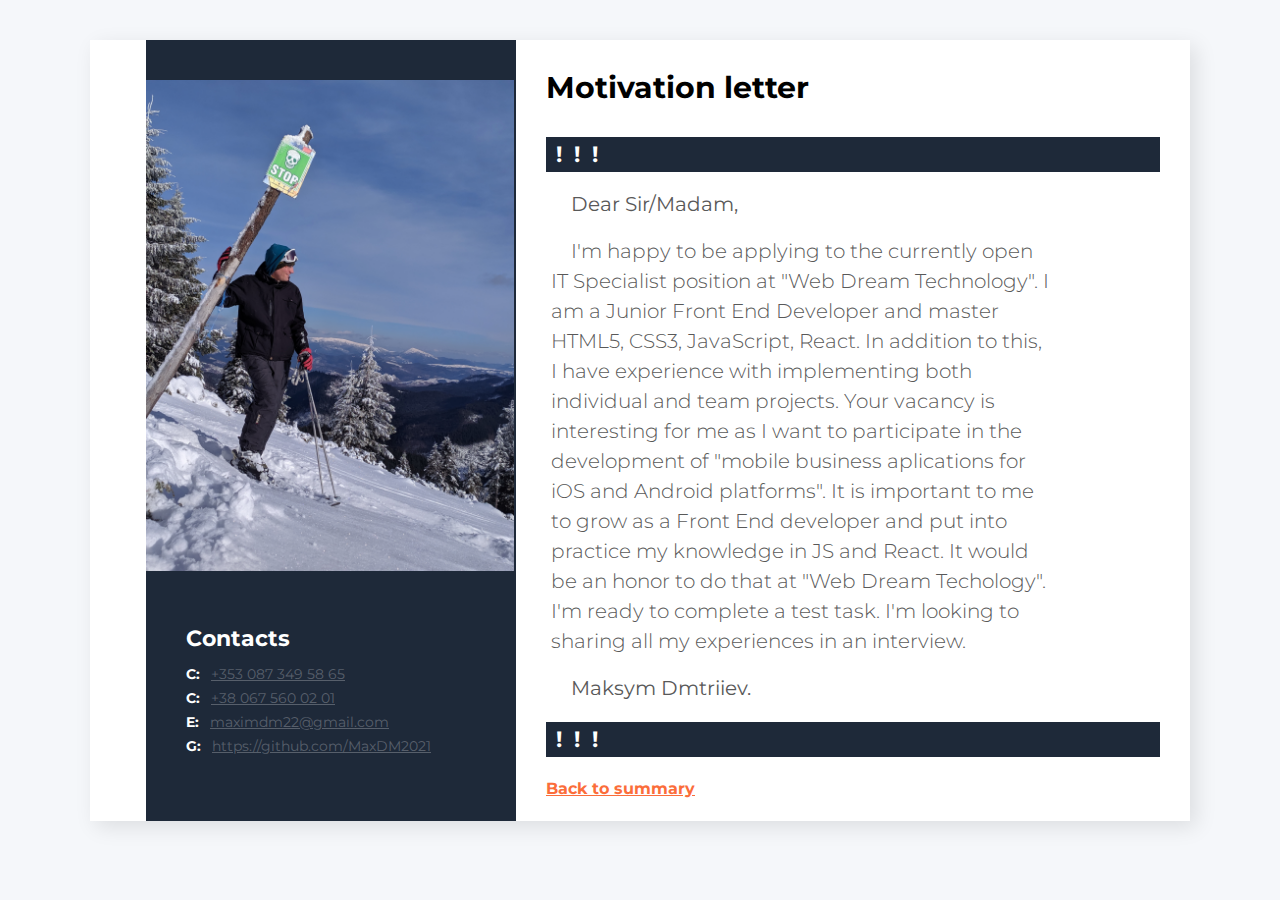
==== motiveletter.html @ a6c20a84 "22022" ====
<!DOCTYPE html>
<html lang="en">
  <head>
    <meta charset="UTF-8" />
    <meta name="viewport" content="width=device-width, initial-scale=1.0" />
    <title>Motivation Maxim Dmitriiev</title>
    <link rel="preconnect" href="https://fonts.googleapis.com" />
    <link rel="preconnect" href="https://fonts.gstatic.com" crossorigin />
    <link
      href="https://fonts.googleapis.com/css2?family=Montserrat:wght@400;700&family=Roboto&display=swap"
      rel="stylesheet"
    />

    <link rel="stylesheet" href="css/style.css" />
  </head>
  <body>
    <!--main  container-->
    <div class="main-container">
      <!--main  content section-->
      <div class="main-content-section">
        <!--about me section-->
        <div class="about-me-section">
          <h1 class="about-me-name">Motivation letter</h1>

          <h3 class="main-content-title">!&nbsp !&nbsp !</h3>

          <span class="sir__madam"> &nbsp &nbsp Dear Sir/Madam, </span>
          <p class="des">
            &nbsp &nbsp I'm happy to be applying to the currently open IT
            Specialist position at "Web Dream Technology". I am a Junior Front
            End Developer and master HTML5, CSS3, JavaScript, React. In addition
            to this, I have experience with implementing both individual and
            team projects. Your vacancy is interesting for me as I want to
            participate in the development of "mobile business aplications for
            iOS and Android platforms". It is important to me to grow as a Front
            End developer and put into practice my knowledge in JS and React. It
            would be an honor to do that at "Web Dream Techology". I'm ready to
            complete a test task. I'm looking to sharing all my experiences in
            an interview.
          </p>
          <span class="sir__madam">&nbsp &nbsp Maksym Dmtriiev. </span>

          <h3 class="main-content-title">!&nbsp !&nbsp !</h3>
        </div>

        <a href="./index.html" class="my-projects-link">Back to summary</a>
      </div>

      <!--sidebar section-->
      <aside class="sidebar-section">
        <img src="img/foto.jpg" alt="my foto" width="368px" />
        <!--contacts section-->
        <div class="contacts-section">
          <h3 class="sidebar-title">Contacts</h3>

          <div>
            <span class="contacts-section-tipe"> C:</span>
            <a class="contacts-section-link" href="tel:+3530873495865"
              >+353 087 349 58 65</a
            >
          </div>
          <div>
            <span class="contacts-section-tipe"> C:</span>
            <a class="contacts-section-link" href="tel:+380675600201"
              >+38 067 560 02 01</a
            >
          </div>
          <div>
            <span class="contacts-section-tipe"> E: </span>
            <a class="contacts-section-link" href="mailto:maximdm22@gmail.com"
              >maximdm22@gmail.com
            </a>
          </div>
          <div>
            <span class="contacts-section-tipe"> G: </span>
            <a class="contacts-section-link" href="https://github.com/MaxDM2021"
              >https://github.com/MaxDM2021
            </a>
          </div>
        </div>
      </aside>
    </div>
  </body>
</html>
---- css/style.css ----
body {
  font-family: "Montserrat", sans-serif;

  background-color: #f5f7fa;
}

.main-container {
  display: flex;
  flex-direction: row-reverse;
  width: 1100px;
  background-color: #fff;
  margin: 40px auto;
  box-shadow: 6px 6px 20px rgba(0, 0, 0, 0.1);
}

/* Main conten section */
.main-content-section {
  padding: 20px 30px;
}

.main-content-title {
  font-style: normal;
  font-weight: bold;
  font-size: 22px;
  line-height: 27px;
  color: white;
  margin-bottom: 20px;
  padding: 4px;
  padding-left: 10px;
  background-color: #1e2939;
  width: 600px;
}

.main-content-title.education {
  margin-top: 0;
}

/* About me section */
.about-me-section {
  margin: 0 0 20px 0;
}

.about-me-profession {
  font-style: normal;
  font-weight: bold;
  font-size: 20px;
  line-height: 17px;
  color:  #595959;
  margin: 0 0 20px 0;
}

.about-me-name {
  font-style: normal;
  font-weight: bold;
  font-size: 30px;
  line-height: 55px;
  color: #000;
  margin: 0 0 0px 0;
}

.about-me-description {
  width: 600px;
  font-family: Montserrat;
  font-style: normal;
  font-weight: normal;
  font-size: 14px;
  line-height: 24px;
  color: #595959;
}

/* My projects section */

/* .main-content-section {

} */

.description {
  margin: 0;
  width: 500px;
  padding: 0;
  padding-left: 5px;
  color: #595959;
}

.my-projects-section {
  margin: 0 0 25px 0;
}

.my-projects-list {
  padding: 0 0 0 18px;
}

.my-projects-item {
  color: #000;
  font-weight: bold;
  margin-bottom: 10px;
}

.my-projects-link {
  font-style: normal;
  font-weight: bold;
  font-size: 16px;
  line-height: 24px;
  color:  #fb6d3a;
}

.my-projects-text {
  font-style: normal;
  font-weight: normal;
  font-size: 14px;
  line-height: 24px;
  color: #595959;
  margin-left: 5px;
}

.my-projects-bracket {
  font-style: normal;
  font-weight: bold;
  font-size: 14px;
  line-height: 24px;
  color: #000;
}
/* My work experience */

.my-work-experience-company {
  color: #fb6d3a;
}
.my-work-experience-position {
  font-style: normal;
  font-weight: bold;
  font-size: 16px;
  line-height: 20px;
  margin: 0 0 10px 0;
}

.my-work-experience-period {
  font-style: normal;
  font-weight: normal;
  font-size: 12px;
  line-height: 15px;
  color: #a8a8a8;
  margin: 0 0 10px 0;
}

h5{
  margin: 0;
}

.specialization {
  margin-top: 0;
  margin-bottom: 0;

}

.my-work-experience-divider {
  font-style: normal;
  font-weight: normal;
  font-size: 12px;
  line-height: 15px;
  color: #000000;
}

.my-work-experience-duties {
  padding-left: 18px;
}

.my-work-experience-duty {
  font-style: normal;
  font-weight: normal;
  font-size: 14px;
  line-height: 24px;
  color: #595959;
}

.my-work-experience-company-block {
  margin: 0 15 0 0;
}

/* Sidebar section */

.sidebar-section {
  background-color: #1e2939;
  width: 370px;
  padding: 40px 0;
}

.contacts-section,
.tech-skills-section,
.soft-skills-section {
  margin: 50px 0 0 40px;
}
.sidebar-title {
  font-style: normal;
  font-weight: bold;
  font-size: 22px;
  line-height: 27px;
  color: #fff;
  margin-bottom: 10px;
}

/* Contacts section */

.contacts-section-tipe {
  font-style: normal;
  font-weight: bold;
  font-size: 14px;
  line-height: 24px;
  color: #fff;
  margin-right: 7px;
}
.contacts-section-link {
  font-style: normal;
  font-weight: normal;
  font-size: 14px;
  line-height: 24px;
  color: #575f6b;
}

/* Tech skills section*/
.tech-skills-list {
  padding: 0 0 0 17px;
}

.tech-skills-item {
  color: #fb6d3a;
}

.tech-skills-item-text {
  font-style: normal;
  font-weight: normal;
  font-size: 14px;
  line-height: 24px;
  color: #fff;
}


.sir__madam {
  margin-top: 50px;
  margin-bottom: 50px;
  font-style: normal;
  font-weight: 400;
  font-size: 20px;
  line-height: 24px;
  color: #595959;
  margin-left: 5px;
}


.des{
  width: 500px;
  font-style: normal;
  font-weight: 300;
  font-size: 20px;
  line-height: 24px;
  letter-spacing: 0.3;
  line-height: 30px;
  color: #595959;
  margin-left: 5px;
}
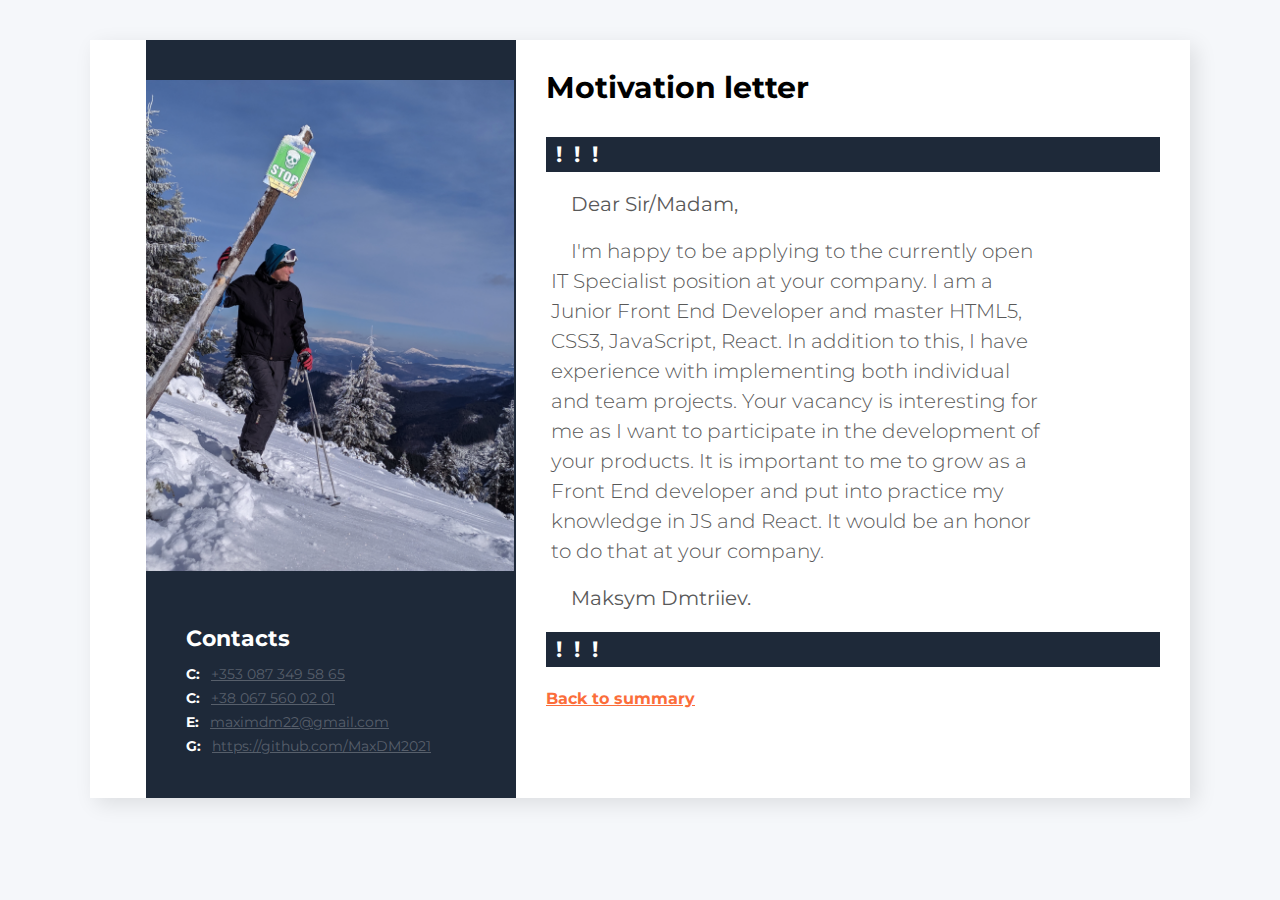
==== commit b79e538d: "223322" ====
--- a/motiveletter.html
+++ b/motiveletter.html
@@ -27,16 +27,13 @@
           <span class="sir__madam"> &nbsp &nbsp Dear Sir/Madam, </span>
           <p class="des">
             &nbsp &nbsp I'm happy to be applying to the currently open IT
-            Specialist position at "Web Dream Technology". I am a Junior Front
+            Specialist position at your company. I am a Junior Front
             End Developer and master HTML5, CSS3, JavaScript, React. In addition
             to this, I have experience with implementing both individual and
             team projects. Your vacancy is interesting for me as I want to
-            participate in the development of "mobile business aplications for
-            iOS and Android platforms". It is important to me to grow as a Front
+            participate in the development of your products. It is important to me to grow as a Front
             End developer and put into practice my knowledge in JS and React. It
-            would be an honor to do that at "Web Dream Techology". I'm ready to
-            complete a test task. I'm looking to sharing all my experiences in
-            an interview.
+            would be an honor to do that at your company.
           </p>
           <span class="sir__madam">&nbsp &nbsp Maksym Dmtriiev. </span>
 
--- a/css/style.css
+++ b/css/style.css
@@ -257,3 +257,8 @@
   color: #595959;
   margin-left: 5px;
 }
+
+
+.foto-m {
+  margin-top: 170px;
+}
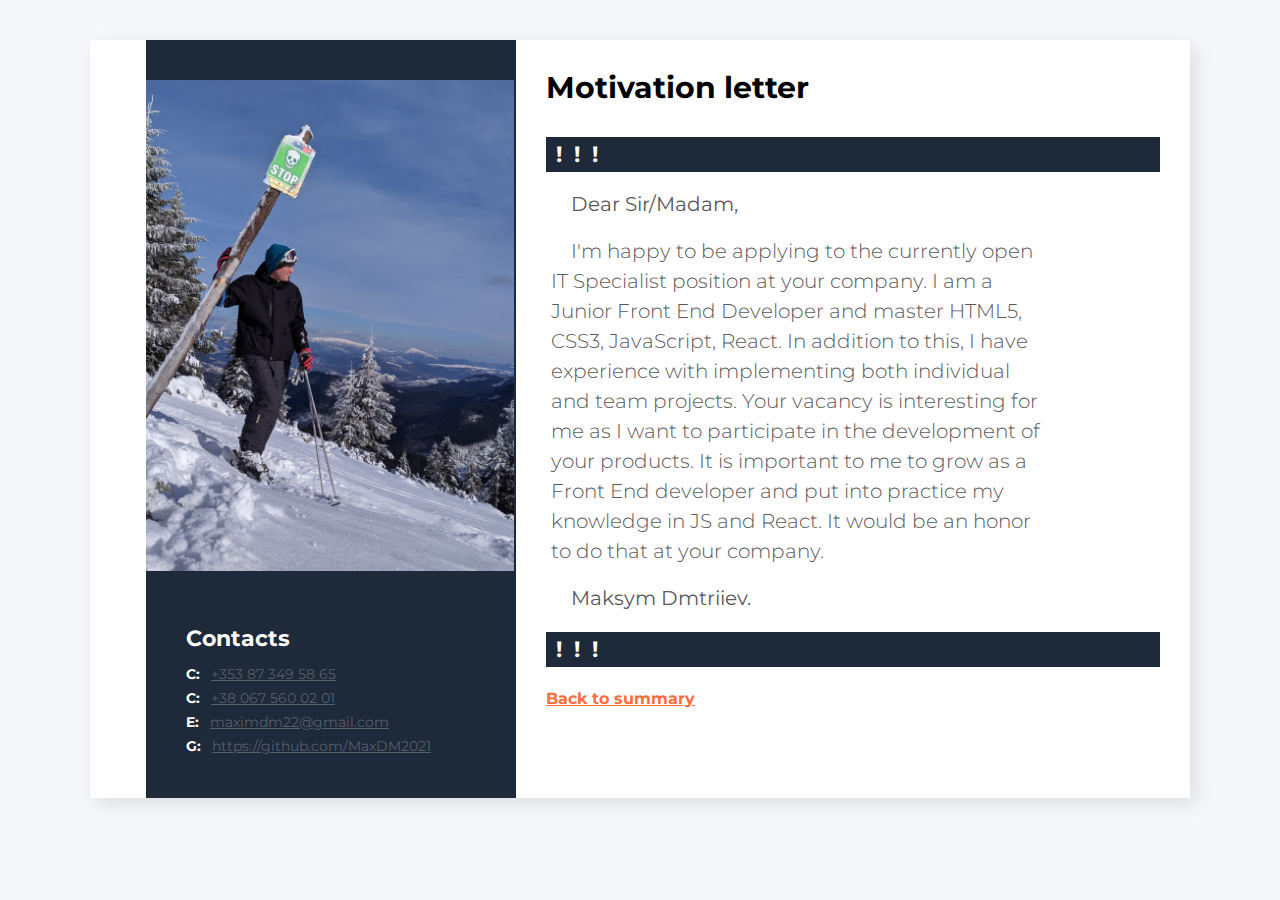
==== commit 66e6bf7b: "22" ====
--- a/motiveletter.html
+++ b/motiveletter.html
@@ -53,7 +53,7 @@
           <div>
             <span class="contacts-section-tipe"> C:</span>
             <a class="contacts-section-link" href="tel:+3530873495865"
-              >+353 087 349 58 65</a
+              >+353 87 349 58 65</a
             >
           </div>
           <div>
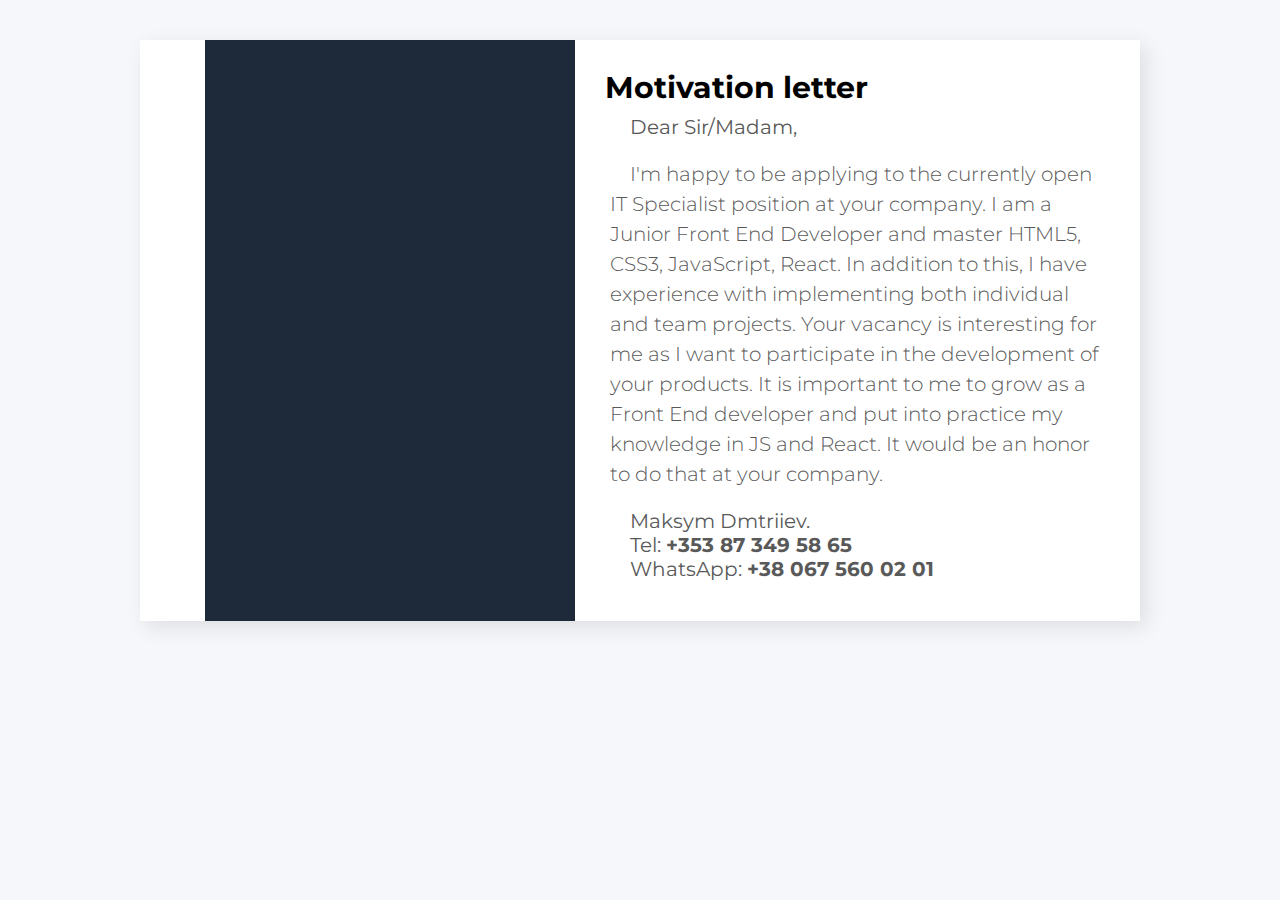
==== commit 84930276: "223322" ====
--- a/motiveletter.html
+++ b/motiveletter.html
@@ -22,7 +22,7 @@
         <div class="about-me-section">
           <h1 class="about-me-name">Motivation letter</h1>
 
-          <h3 class="main-content-title">!&nbsp !&nbsp !</h3>
+         
 
           <span class="sir__madam"> &nbsp &nbsp Dear Sir/Madam, </span>
           <p class="des">
@@ -35,46 +35,20 @@
             End developer and put into practice my knowledge in JS and React. It
             would be an honor to do that at your company.
           </p>
-          <span class="sir__madam">&nbsp &nbsp Maksym Dmtriiev. </span>
-
-          <h3 class="main-content-title">!&nbsp !&nbsp !</h3>
+          <span class="sir__madam">&nbsp &nbsp Maksym Dmtriiev. </span> <br/>
+          <span class="sir__madam">&nbsp &nbsp Tel: <b>+353 87 349 58 65</b>  </span> <br/>
+          <span class="sir__madam">&nbsp &nbsp WhatsApp: <b>+38 067 560 02 01 </b> </span>
+        
         </div>
 
-        <a href="./index.html" class="my-projects-link">Back to summary</a>
+        <!-- <a href="./index.html" class="my-projects-link">Back to summary</a> -->
       </div>
 
       <!--sidebar section-->
       <aside class="sidebar-section">
-        <img src="img/foto.jpg" alt="my foto" width="368px" />
+        <!-- <img src="img/foto.jpg" alt="my foto" width="368px" /> -->
         <!--contacts section-->
-        <div class="contacts-section">
-          <h3 class="sidebar-title">Contacts</h3>
-
-          <div>
-            <span class="contacts-section-tipe"> C:</span>
-            <a class="contacts-section-link" href="tel:+3530873495865"
-              >+353 87 349 58 65</a
-            >
-          </div>
-          <div>
-            <span class="contacts-section-tipe"> C:</span>
-            <a class="contacts-section-link" href="tel:+380675600201"
-              >+38 067 560 02 01</a
-            >
-          </div>
-          <div>
-            <span class="contacts-section-tipe"> E: </span>
-            <a class="contacts-section-link" href="mailto:maximdm22@gmail.com"
-              >maximdm22@gmail.com
-            </a>
-          </div>
-          <div>
-            <span class="contacts-section-tipe"> G: </span>
-            <a class="contacts-section-link" href="https://github.com/MaxDM2021"
-              >https://github.com/MaxDM2021
-            </a>
-          </div>
-        </div>
+        
       </aside>
     </div>
   </body>
--- a/css/style.css
+++ b/css/style.css
@@ -7,7 +7,7 @@
 .main-container {
   display: flex;
   flex-direction: row-reverse;
-  width: 1100px;
+  width: 1000px;
   background-color: #fff;
   margin: 40px auto;
   box-shadow: 6px 6px 20px rgba(0, 0, 0, 0.1);
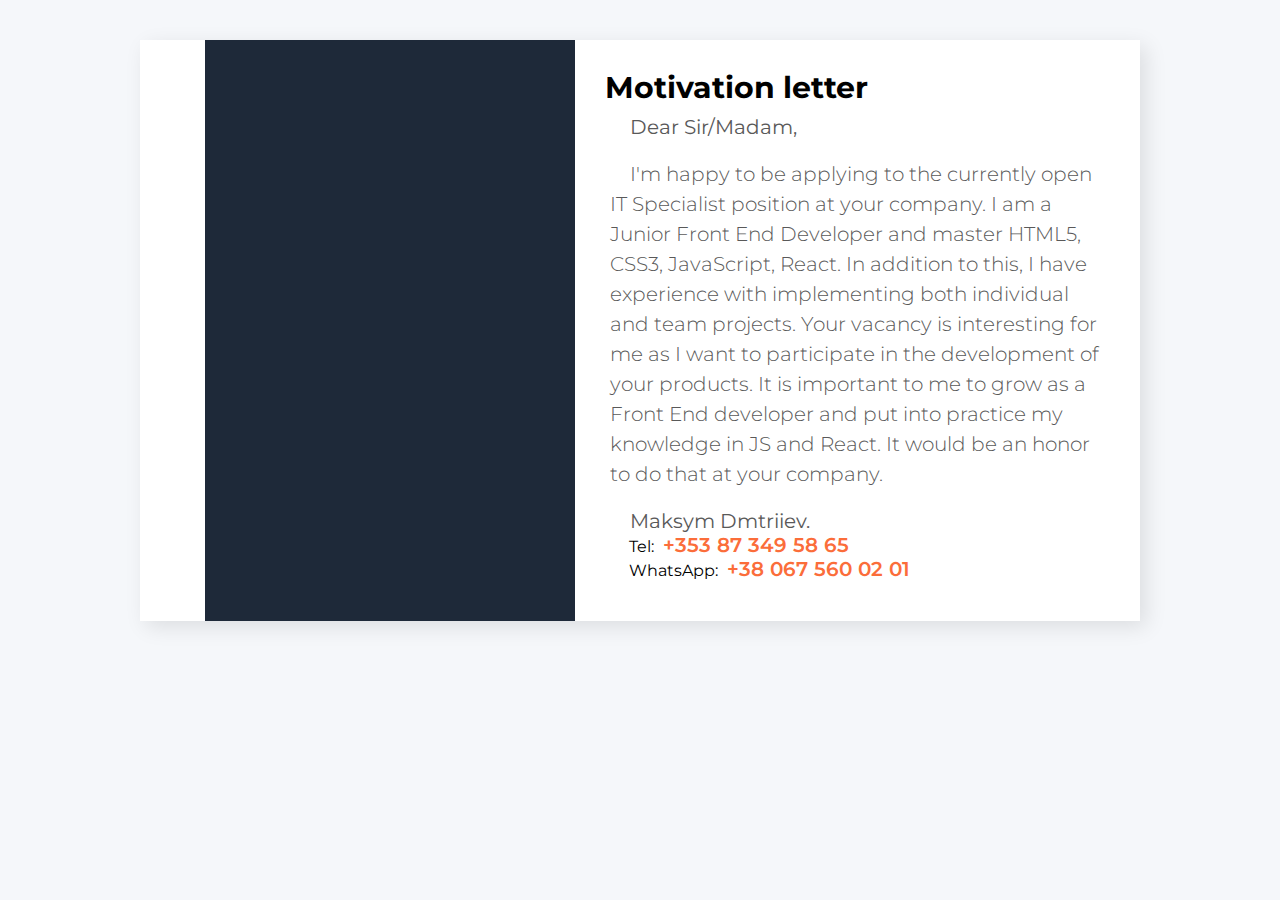
==== commit b8610b44: "221122" ====
--- a/motiveletter.html
+++ b/motiveletter.html
@@ -36,8 +36,8 @@
             would be an honor to do that at your company.
           </p>
           <span class="sir__madam">&nbsp &nbsp Maksym Dmtriiev. </span> <br/>
-          <span class="sir__madam">&nbsp &nbsp Tel: <b>+353 87 349 58 65</b>  </span> <br/>
-          <span class="sir__madam">&nbsp &nbsp WhatsApp: <b>+38 067 560 02 01 </b> </span>
+          <span >&nbsp &nbsp &nbsp Tel: <b class="sir__madam__tel">+353 87 349 58 65</b>  </span> <br/>
+          <span >&nbsp &nbsp  &nbsp WhatsApp: <b class="sir__madam__tel">+38 067 560 02 01 </b> </span>
         
         </div>
 
--- a/css/style.css
+++ b/css/style.css
@@ -124,13 +124,14 @@
 
 .my-work-experience-company {
   color: #fb6d3a;
+  margin-bottom: 0;
 }
 .my-work-experience-position {
   font-style: normal;
   font-weight: bold;
   font-size: 16px;
   line-height: 20px;
-  margin: 0 0 10px 0;
+  margin: 0 0 0px 0;
 }
 
 .my-work-experience-period {
@@ -139,7 +140,7 @@
   font-size: 12px;
   line-height: 15px;
   color: #a8a8a8;
-  margin: 0 0 10px 0;
+  margin: 0 0 0px 0;
 }
 
 h5{
@@ -187,7 +188,7 @@
 .contacts-section,
 .tech-skills-section,
 .soft-skills-section {
-  margin: 50px 0 0 40px;
+  margin: 10px 0 0 40px;
 }
 .sidebar-title {
   font-style: normal;
@@ -196,6 +197,7 @@
   line-height: 27px;
   color: #fff;
   margin-bottom: 10px;
+  margin-top: 0;
 }
 
 /* Contacts section */
@@ -246,6 +248,19 @@
 }
 
 
+
+.sir__madam__tel {
+  margin-top: 50px;
+  margin-bottom: 50px;
+  font-style: normal;
+  font-weight: 600;
+  font-size: 20px;
+  line-height: 24px;
+  color: #fb6d3a;
+  margin-left: 5px;
+}
+
+
 .des{
   width: 500px;
   font-style: normal;
@@ -262,3 +277,9 @@
 .foto-m {
   margin-top: 170px;
 }
+
+.link{
+  color: #fb6d3a;
+  font-style: normal;
+  text-decoration: none;
+}
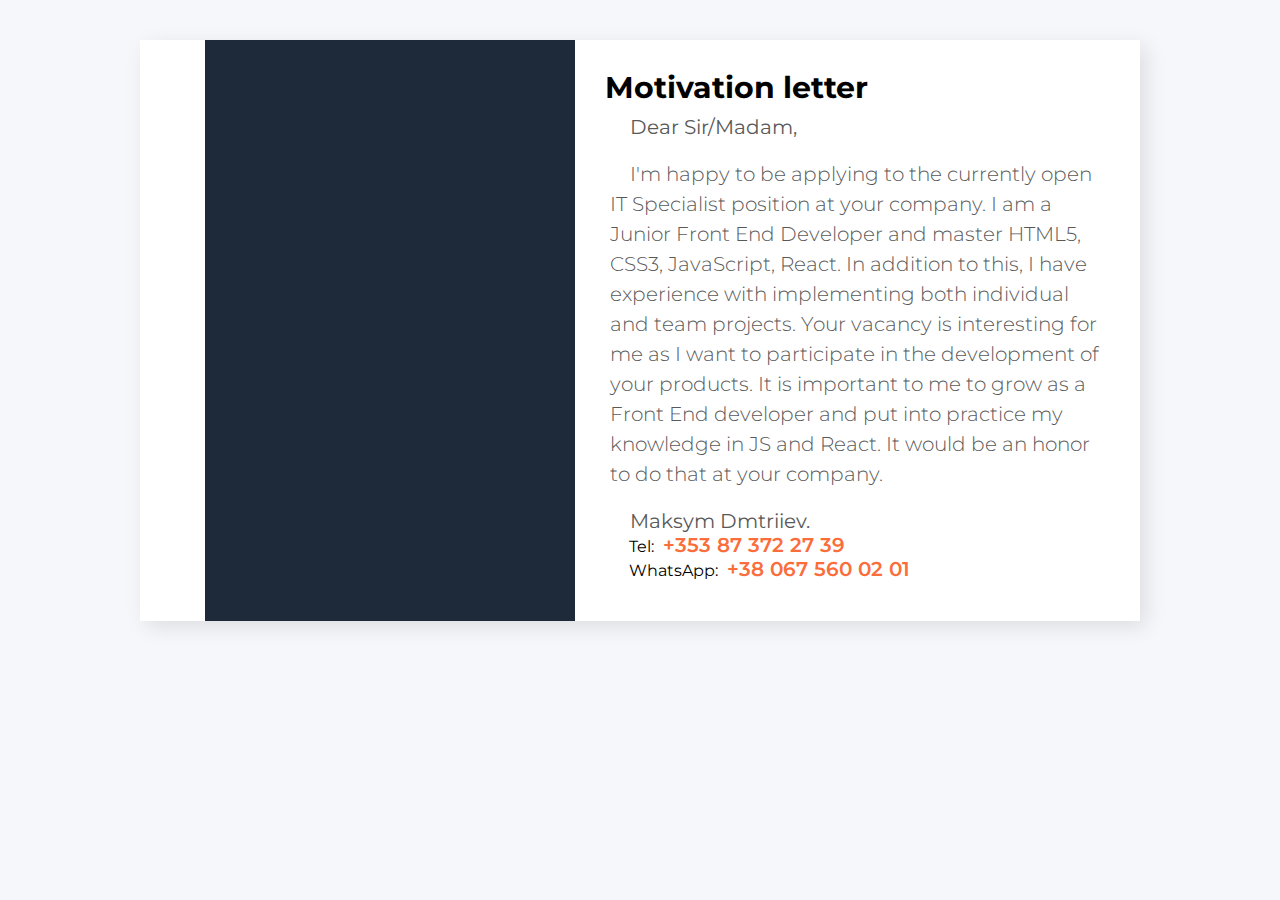
==== commit 99da0592: "22" ====
--- a/motiveletter.html
+++ b/motiveletter.html
@@ -36,7 +36,7 @@
             would be an honor to do that at your company.
           </p>
           <span class="sir__madam">&nbsp &nbsp Maksym Dmtriiev. </span> <br/>
-          <span >&nbsp &nbsp &nbsp Tel: <b class="sir__madam__tel">+353 87 349 58 65</b>  </span> <br/>
+          <span >&nbsp &nbsp &nbsp Tel: <b class="sir__madam__tel">+353 87 372 27 39</b>  </span> <br/>
           <span >&nbsp &nbsp  &nbsp WhatsApp: <b class="sir__madam__tel">+38 067 560 02 01 </b> </span>
         
         </div>
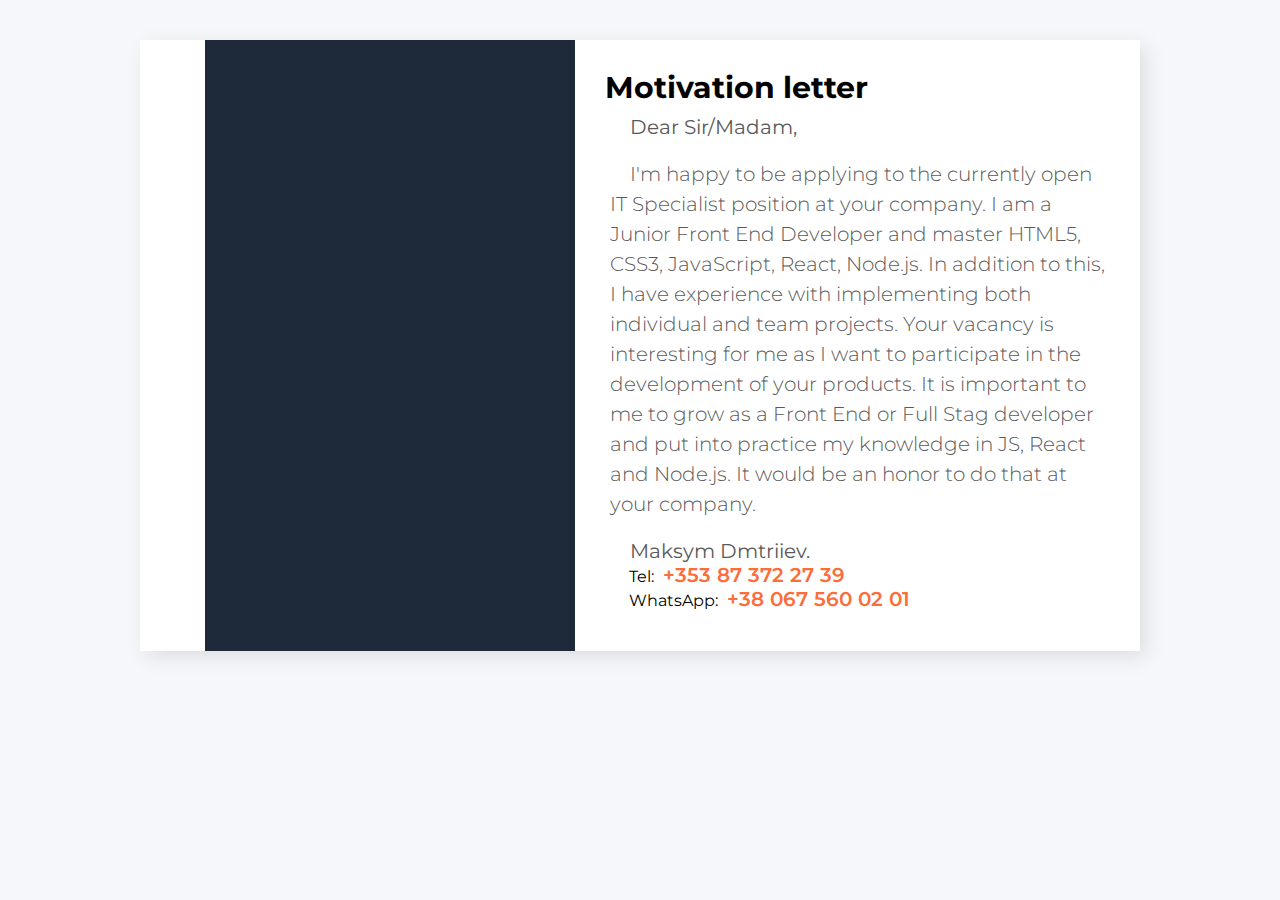
==== commit 4ad9de28: "345" ====
--- a/motiveletter.html
+++ b/motiveletter.html
@@ -28,11 +28,11 @@
           <p class="des">
             &nbsp &nbsp I'm happy to be applying to the currently open IT
             Specialist position at your company. I am a Junior Front
-            End Developer and master HTML5, CSS3, JavaScript, React. In addition
+            End Developer and master HTML5, CSS3, JavaScript, React, Node.js. In addition
             to this, I have experience with implementing both individual and
             team projects. Your vacancy is interesting for me as I want to
             participate in the development of your products. It is important to me to grow as a Front
-            End developer and put into practice my knowledge in JS and React. It
+            End or Full Stag developer and put into practice my knowledge in JS, React and Node.js. It
             would be an honor to do that at your company.
           </p>
           <span class="sir__madam">&nbsp &nbsp Maksym Dmtriiev. </span> <br/>
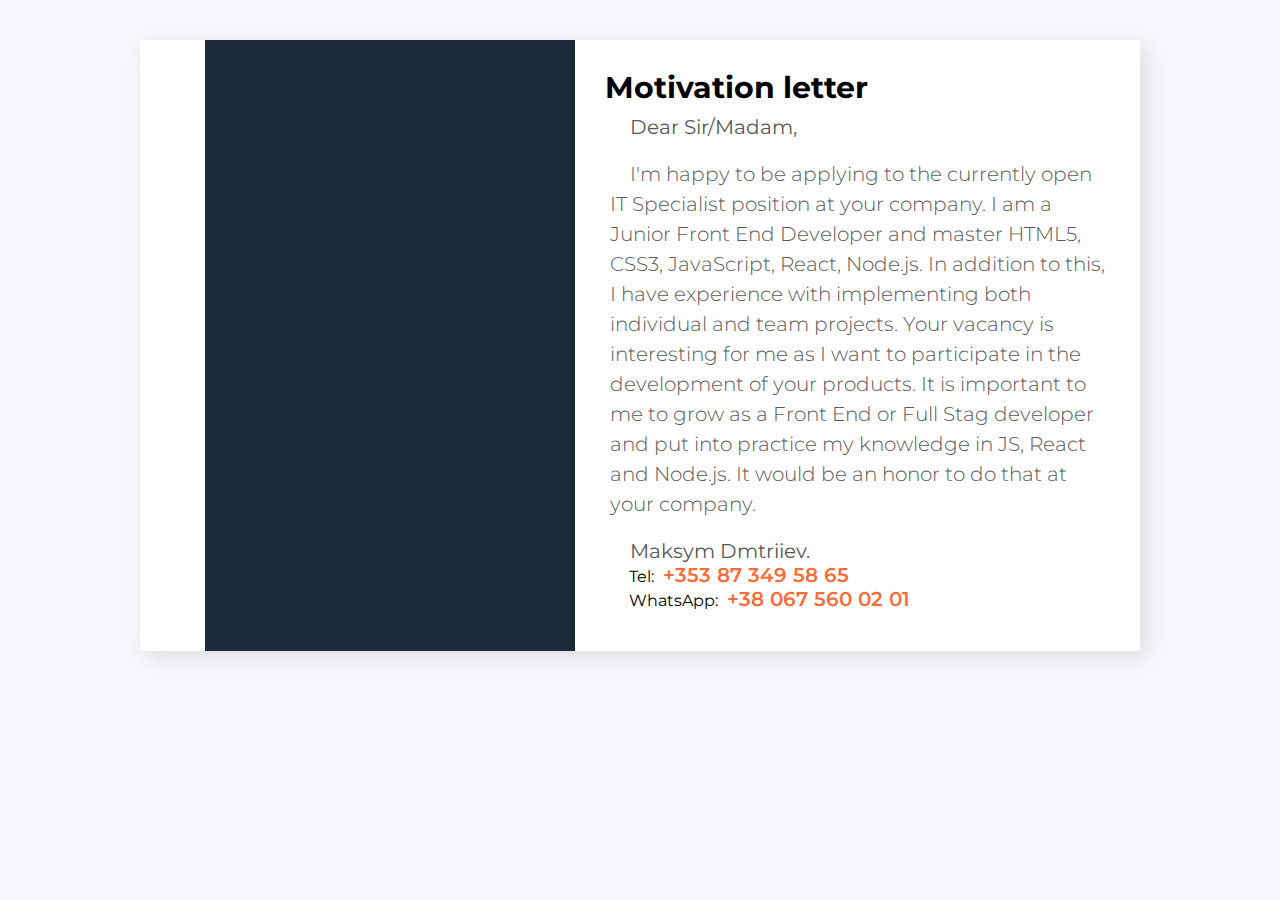
==== commit ad04fe60: "2121" ====
--- a/motiveletter.html
+++ b/motiveletter.html
@@ -36,7 +36,7 @@
             would be an honor to do that at your company.
           </p>
           <span class="sir__madam">&nbsp &nbsp Maksym Dmtriiev. </span> <br/>
-          <span >&nbsp &nbsp &nbsp Tel: <b class="sir__madam__tel">+353 87 372 27 39</b>  </span> <br/>
+          <span >&nbsp &nbsp &nbsp Tel: <b class="sir__madam__tel">+353 87 349 58 65</b>  </span> <br/>
           <span >&nbsp &nbsp  &nbsp WhatsApp: <b class="sir__madam__tel">+38 067 560 02 01 </b> </span>
         
         </div>
--- a/css/style.css
+++ b/css/style.css
@@ -215,7 +215,7 @@
   font-weight: normal;
   font-size: 14px;
   line-height: 24px;
-  color: #575f6b;
+  color: #fb6d3a;
 }
 
 /* Tech skills section*/
